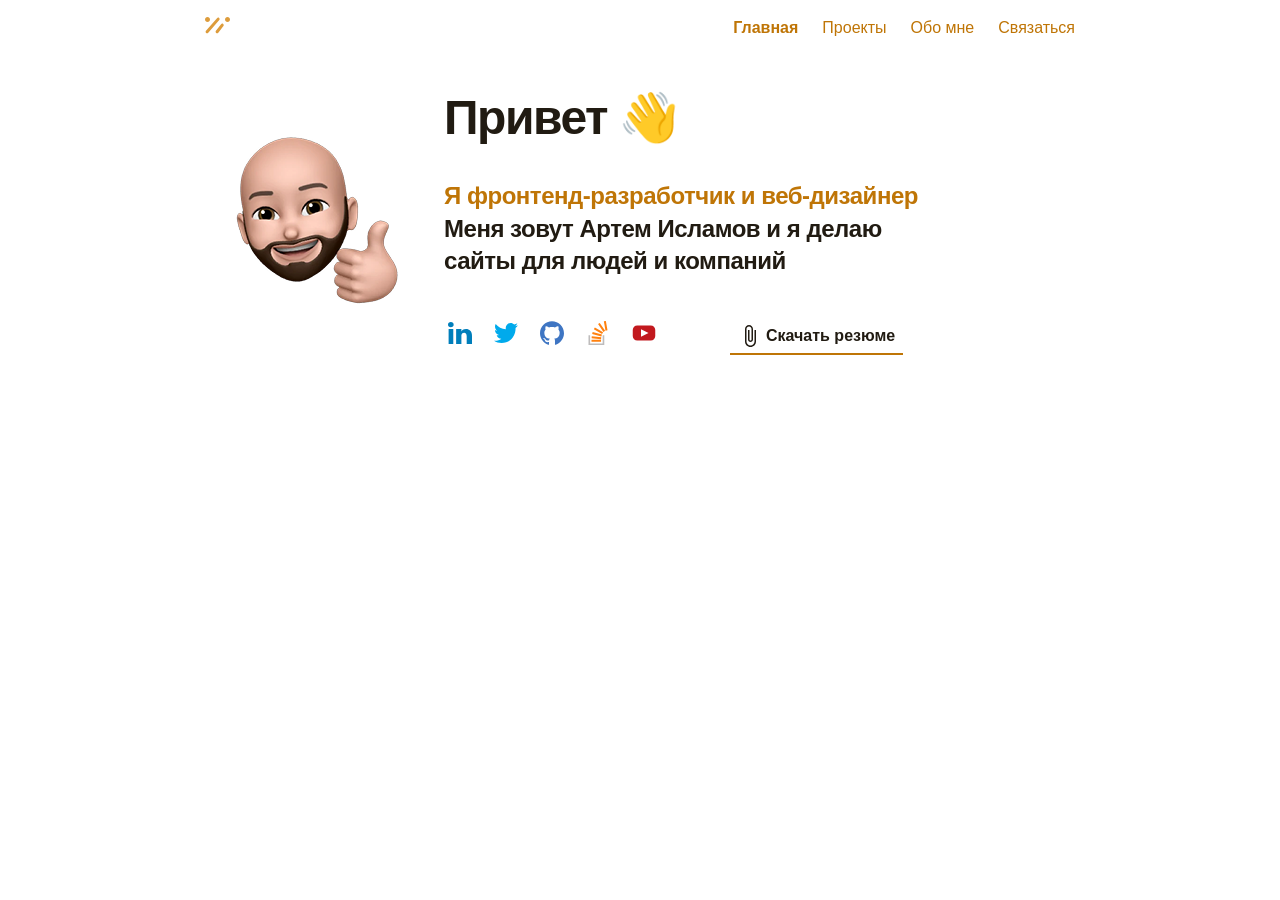
==== index.html @ bb1659a6 "+" ====
<!DOCTYPE html>
<html lang="ru">

<head>
  <meta charset="UTF-8">
  <meta name="viewport" content="width=device-width, initial-scale=1.0">
  <link rel="icon" href="img/logo.svg" type="image/svg+xml">
  <title>wcc | заготовка</title>

  <link href="css/normalize.css" rel="stylesheet">
  <link href="css/style.css" rel="stylesheet">

  <!-- Подключаем BaseComponent глобально -->
  <script type="module" src="wcc/base/BaseComponent.js"></script>
  <!-- <script type="module" src="https://illicchpv.github.io/wcc-father/wcc/base/BaseComponent.js"></script> -->
  <!-- wcc/** -->
  <script data-wcc type="module" src="wcc/WccNavLink/WccNavLink.js"></script>
  <script data-wcc type="module" src="wcc/WccNavBar/WccNavBar.js"></script>
  <script data-wcc type="module" src="wcc/WccButton/WccButton.js"></script>
  <script data-wcc type="module" src="wcc/WccMain/WccMain.js"></script>
  <script data-wcc type="module" src="wcc/WccSocial/WccSocial.js"></script>

  <!--  -->
  <script type="module" src="js/main.js"></script>

  <link href="css/media.css" rel="stylesheet">
</head>

<body>

  <wcc-nav-bar></wcc-nav-bar>
  <wcc-main></wcc-main>

</body>

</html>
---- css/style.css ----
:root {
	--brand-900: #bf7506;
	--brand-500: #dd9c3c;
	--brand-100: #f4debe;
	--neutral-900: #211b12;
	--neutral-500: #83807c;
	--neutral-100: #e0dedc;
}

:root {
  --font-family: sans-serif;
  --container-w: 870px;
  --container-x-padding: 10px;
}

:root {
  --font-family: sans-serif;
  --second-family: sans-serif;
}

html {
  scroll-behavior: smooth;
}
body {
  font-family: var(--font-family);
}
li {
  list-style: none;
}
a {
  text-decoration: none;
  color: inherit;
}

.container {
  max-width: calc(var(--container-w) + 2 * var(--container-x-padding));
  padding-inline: var(--container-x-padding);
  width: 100%;
  margin-inline: auto;
}
---- css/media.css ----
@media (max-width: 640px) {
}
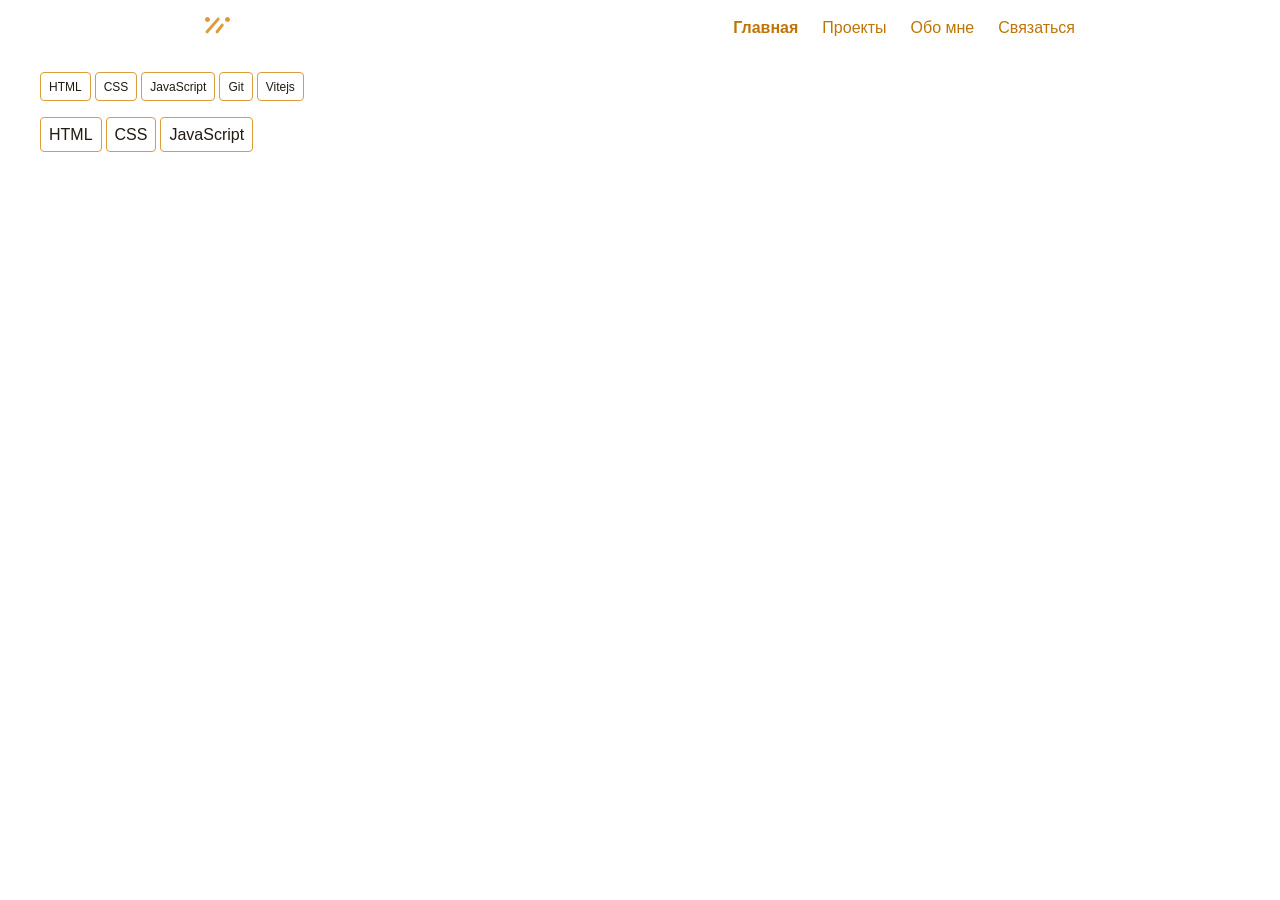
==== commit 92470533: "STORY-4" ====
--- a/index.html
+++ b/index.html
@@ -19,6 +19,7 @@
   <script data-wcc type="module" src="wcc/WccButton/WccButton.js"></script>
   <script data-wcc type="module" src="wcc/WccMain/WccMain.js"></script>
   <script data-wcc type="module" src="wcc/WccSocial/WccSocial.js"></script>
+  <script data-wcc type="module" src="wcc/WccSkills/WccSkills.js"></script>
 
   <!--  -->
   <script type="module" src="js/main.js"></script>
@@ -29,8 +30,12 @@
 <body>
 
   <wcc-nav-bar></wcc-nav-bar>
-  <wcc-main></wcc-main>
+  <!-- <wcc-main></wcc-main> -->
+
+  <wcc-skills list="HTML,CSS,JavaScript,Git,Vitejs"></wcc-skills>
+  <wcc-skills large list="HTML,CSS,JavaScript"></wcc-skills>
 
 </body>
 
-</html>+</html>
+
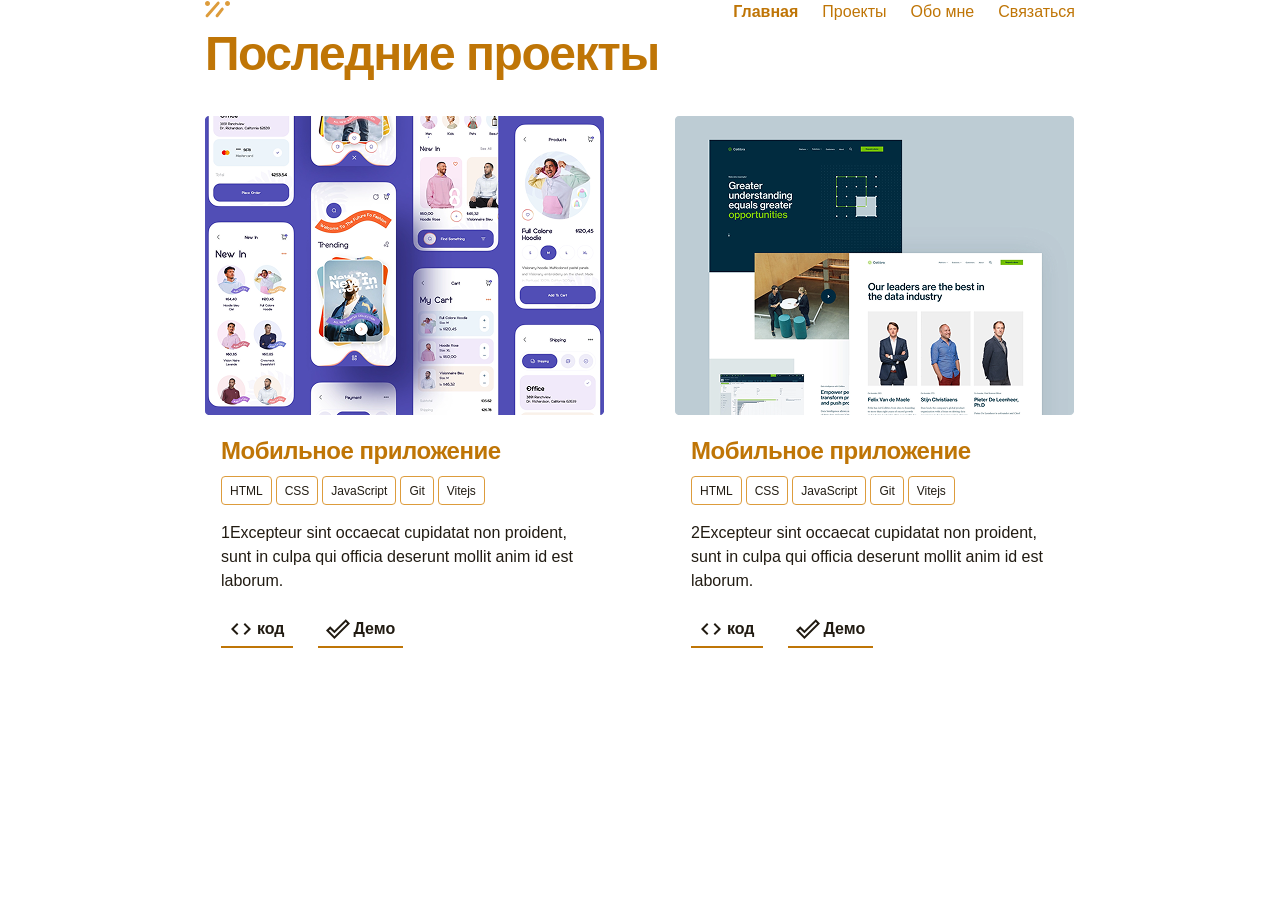
==== commit f67836f2: "STORY-5" ====
--- a/index.html
+++ b/index.html
@@ -20,6 +20,8 @@
   <script data-wcc type="module" src="wcc/WccMain/WccMain.js"></script>
   <script data-wcc type="module" src="wcc/WccSocial/WccSocial.js"></script>
   <script data-wcc type="module" src="wcc/WccSkills/WccSkills.js"></script>
+  <script data-wcc type="module" src="wcc/WccPortfolio/WccPortfolio.js"></script>
+  <script data-wcc type="module" src="wcc/WccCard/WccCard.js"></script>
 
   <!--  -->
   <script type="module" src="js/main.js"></script>
@@ -30,10 +32,13 @@
 <body>
 
   <wcc-nav-bar></wcc-nav-bar>
+
   <!-- <wcc-main></wcc-main> -->
+   
+   <wcc-portfolio></wcc-portfolio>
 
-  <wcc-skills list="HTML,CSS,JavaScript,Git,Vitejs"></wcc-skills>
-  <wcc-skills large list="HTML,CSS,JavaScript"></wcc-skills>
+  <!-- <wcc-skills list="HTML,CSS,JavaScript,Git,Vitejs"></wcc-skills> -->
+  <!-- <wcc-skills large list="HTML,CSS,JavaScript"></wcc-skills> -->
 
 </body>
 
--- a/css/style.css
+++ b/css/style.css
@@ -31,7 +31,9 @@
   text-decoration: none;
   color: inherit;
 }
-
+h1,h2,h3,h4,ul {
+  margin: 0;
+}
 .container {
   max-width: calc(var(--container-w) + 2 * var(--container-x-padding));
   padding-inline: var(--container-x-padding);
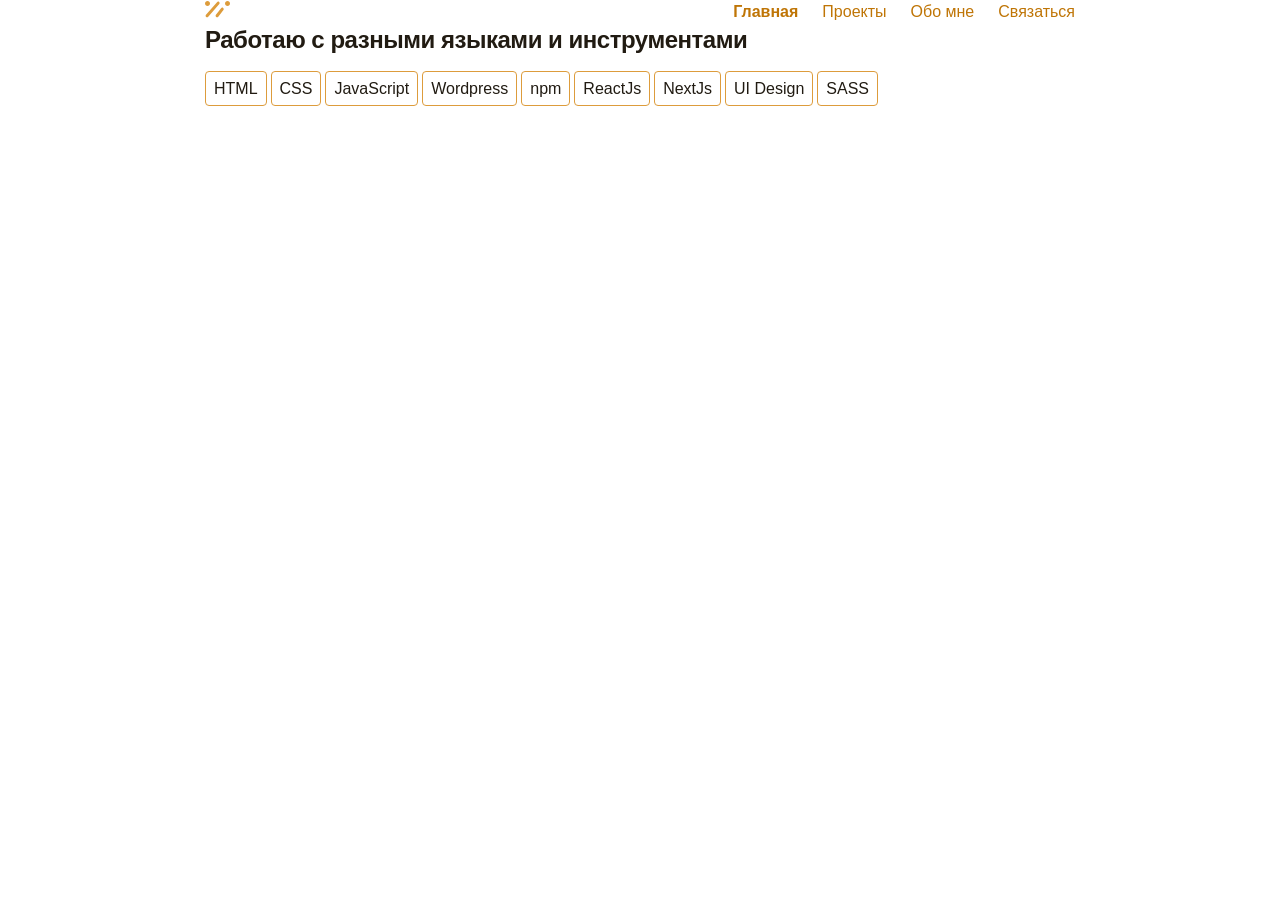
==== commit 10793027: "STORY-6" ====
--- a/index.html
+++ b/index.html
@@ -22,6 +22,7 @@
   <script data-wcc type="module" src="wcc/WccSkills/WccSkills.js"></script>
   <script data-wcc type="module" src="wcc/WccPortfolio/WccPortfolio.js"></script>
   <script data-wcc type="module" src="wcc/WccCard/WccCard.js"></script>
+  <script data-wcc type="module" src="wcc/WccMySkills/WccMySkills.js"></script>
 
   <!--  -->
   <script type="module" src="js/main.js"></script>
@@ -34,13 +35,14 @@
   <wcc-nav-bar></wcc-nav-bar>
 
   <!-- <wcc-main></wcc-main> -->
-   
-   <wcc-portfolio></wcc-portfolio>
+
+  <!-- <wcc-portfolio></wcc-portfolio> -->
+
+  <wcc-my-skills></wcc-my-skills>
 
   <!-- <wcc-skills list="HTML,CSS,JavaScript,Git,Vitejs"></wcc-skills> -->
   <!-- <wcc-skills large list="HTML,CSS,JavaScript"></wcc-skills> -->
 
 </body>
 
-</html>
-
+</html>
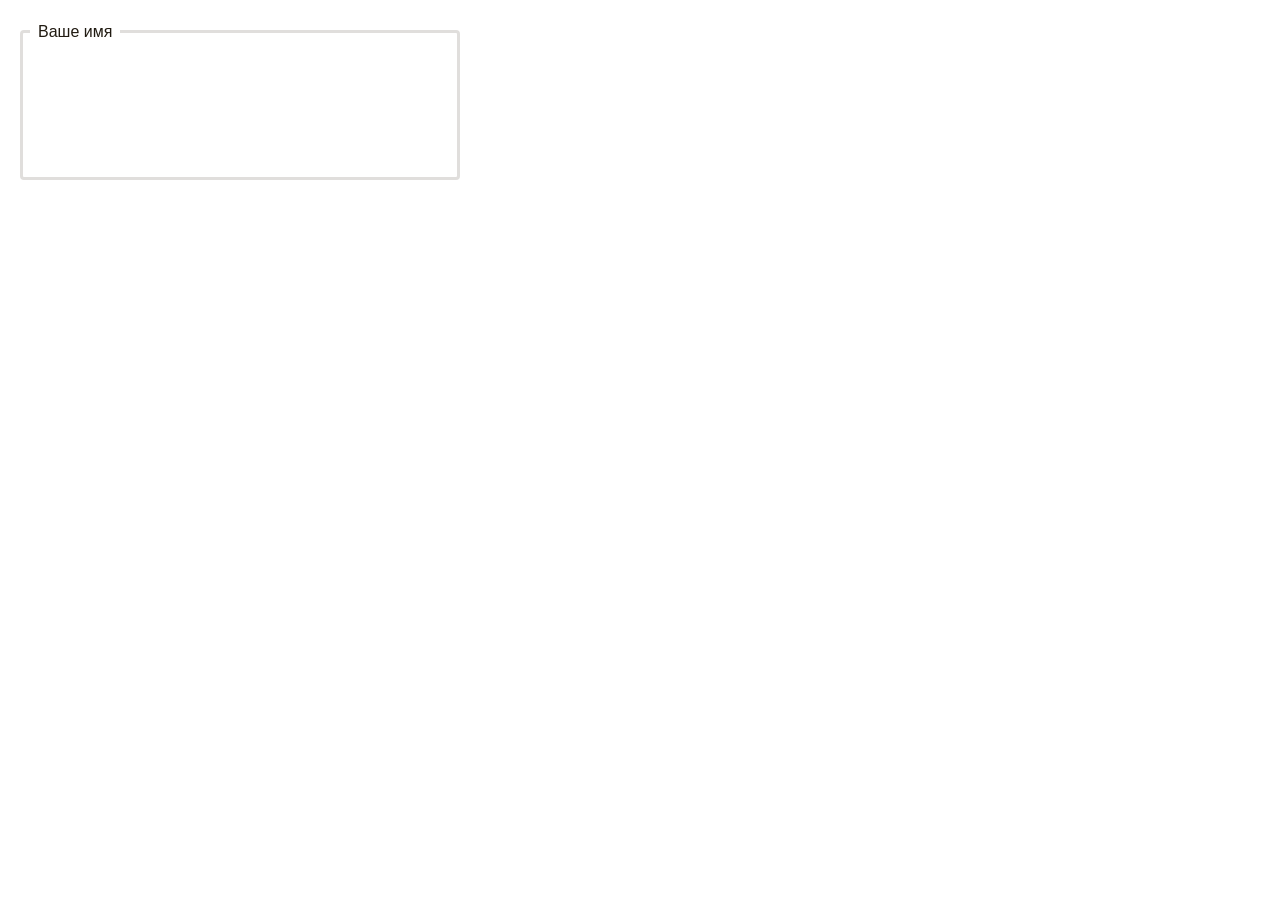
==== commit 699a48e7: "STORY-7" ====
--- a/index.html
+++ b/index.html
@@ -23,6 +23,9 @@
   <script data-wcc type="module" src="wcc/WccPortfolio/WccPortfolio.js"></script>
   <script data-wcc type="module" src="wcc/WccCard/WccCard.js"></script>
   <script data-wcc type="module" src="wcc/WccMySkills/WccMySkills.js"></script>
+  <script data-wcc type="module" src="wcc/WccDeveloper/WccDeveloper.js"></script>
+  <script data-wcc type="module" src="wcc/WccFooter/WccFooter.js"></script>
+  <script data-wcc type="module" src="wcc/WccInput/WccInput.js"></script>
 
   <!--  -->
   <script type="module" src="js/main.js"></script>
@@ -32,16 +35,22 @@
 
 <body>
 
-  <wcc-nav-bar></wcc-nav-bar>
+  <!-- <wcc-nav-bar></wcc-nav-bar> -->
 
   <!-- <wcc-main></wcc-main> -->
 
   <!-- <wcc-portfolio></wcc-portfolio> -->
 
-  <wcc-my-skills></wcc-my-skills>
+  <!-- <wcc-my-skills></wcc-my-skills> -->
 
-  <!-- <wcc-skills list="HTML,CSS,JavaScript,Git,Vitejs"></wcc-skills> -->
-  <!-- <wcc-skills large list="HTML,CSS,JavaScript"></wcc-skills> -->
+  <!-- <wcc-developer></wcc-developer> -->
+
+  <!-- <wcc-footer></wcc-footer> -->
+
+  <div style="padding: 20px;">
+
+    <wcc-input></wcc-input>
+  </div>
 
 </body>
 
--- a/css/style.css
+++ b/css/style.css
@@ -16,6 +16,8 @@
 :root {
   --font-family: sans-serif;
   --second-family: sans-serif;
+
+  --input-width: 440px;
 }
 
 html {
@@ -31,7 +33,7 @@
   text-decoration: none;
   color: inherit;
 }
-h1,h2,h3,h4,ul {
+h1,h2,h3,h4,ul,p {
   margin: 0;
 }
 .container {
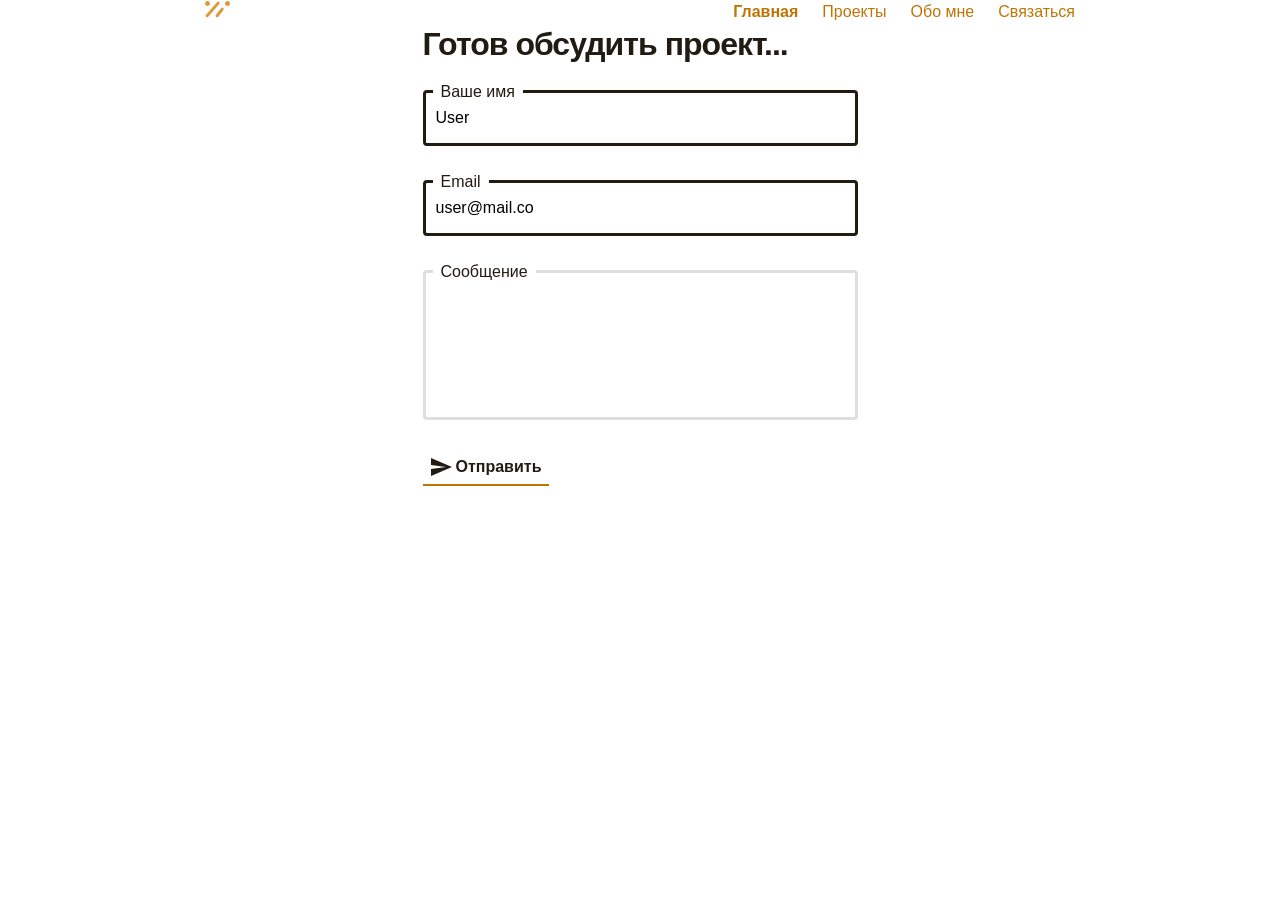
==== commit 9decaf1a: "++STORY-8 WccInput feedback" ====
--- a/index.html
+++ b/index.html
@@ -26,6 +26,7 @@
   <script data-wcc type="module" src="wcc/WccDeveloper/WccDeveloper.js"></script>
   <script data-wcc type="module" src="wcc/WccFooter/WccFooter.js"></script>
   <script data-wcc type="module" src="wcc/WccInput/WccInput.js"></script>
+  <script data-wcc type="module" src="wcc/WccFeedback/WccFeedback.js"></script>
 
   <!--  -->
   <script type="module" src="js/main.js"></script>
@@ -35,7 +36,7 @@
 
 <body>
 
-  <!-- <wcc-nav-bar></wcc-nav-bar> -->
+  <wcc-nav-bar></wcc-nav-bar>
 
   <!-- <wcc-main></wcc-main> -->
 
@@ -45,12 +46,15 @@
 
   <!-- <wcc-developer></wcc-developer> -->
 
+  <wcc-feedback id="feedback"></wcc-feedback>
+
   <!-- <wcc-footer></wcc-footer> -->
 
-  <div style="padding: 20px;">
-
-    <wcc-input></wcc-input>
-  </div>
+  <!-- <div style="padding: 20px; width: 600px; background-color: azure;">
+    <wcc-input type="text" label="Ваше имя" name="client_name" required></wcc-input>
+    <wcc-input id="email" type="email" label="Email" name="client_email" required></wcc-input>
+    <wcc-input type="textarea" label="Сообщение" name="client_message"></wcc-input>
+  </div> -->
 
 </body>
 
--- a/css/style.css
+++ b/css/style.css
@@ -11,13 +11,12 @@
   --font-family: sans-serif;
   --container-w: 870px;
   --container-x-padding: 10px;
+  --container-feedback: 435px;
 }
 
 :root {
   --font-family: sans-serif;
   --second-family: sans-serif;
-
-  --input-width: 440px;
 }
 
 html {
@@ -42,3 +41,9 @@
   width: 100%;
   margin-inline: auto;
 }
+.container-feedback {
+  max-width: calc(var(--container-feedback) + 2 * var(--container-x-padding));
+  padding-inline: var(--container-x-padding);
+  width: 100%;
+  margin-inline: auto;
+}
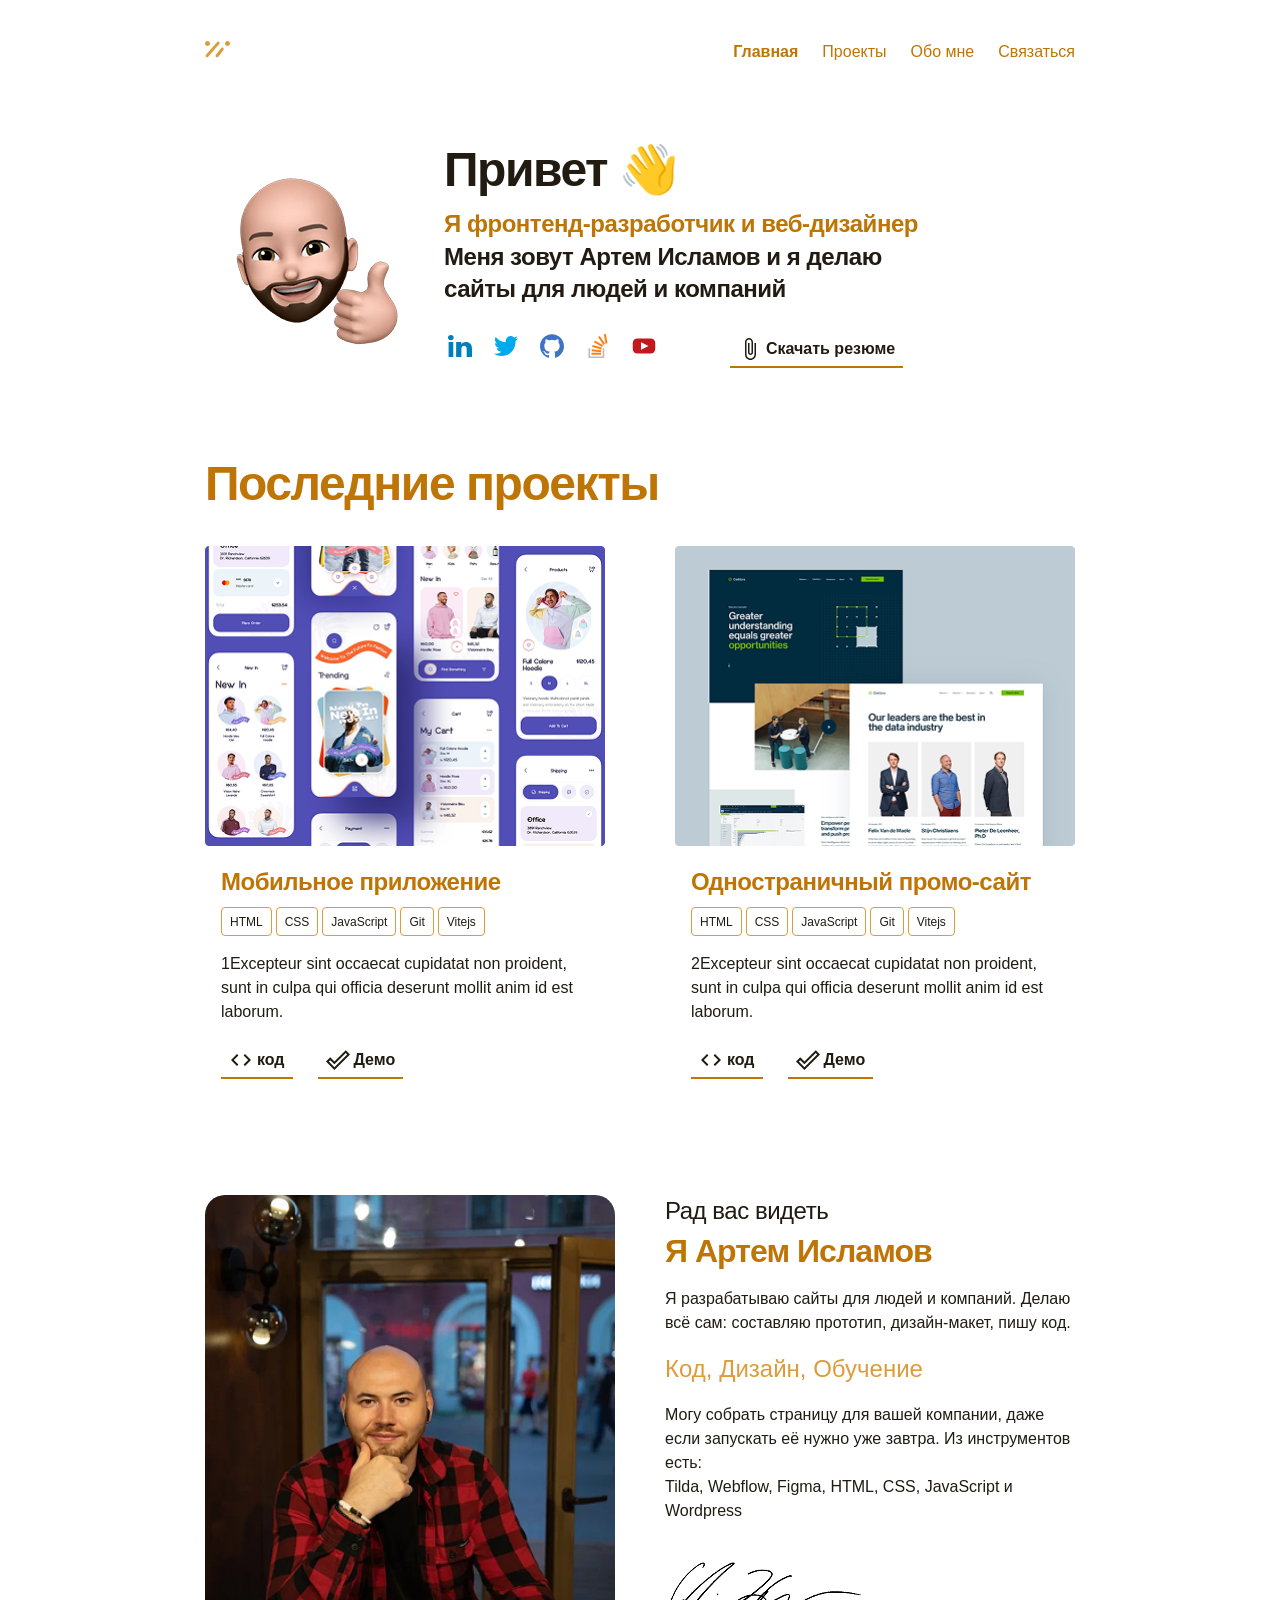
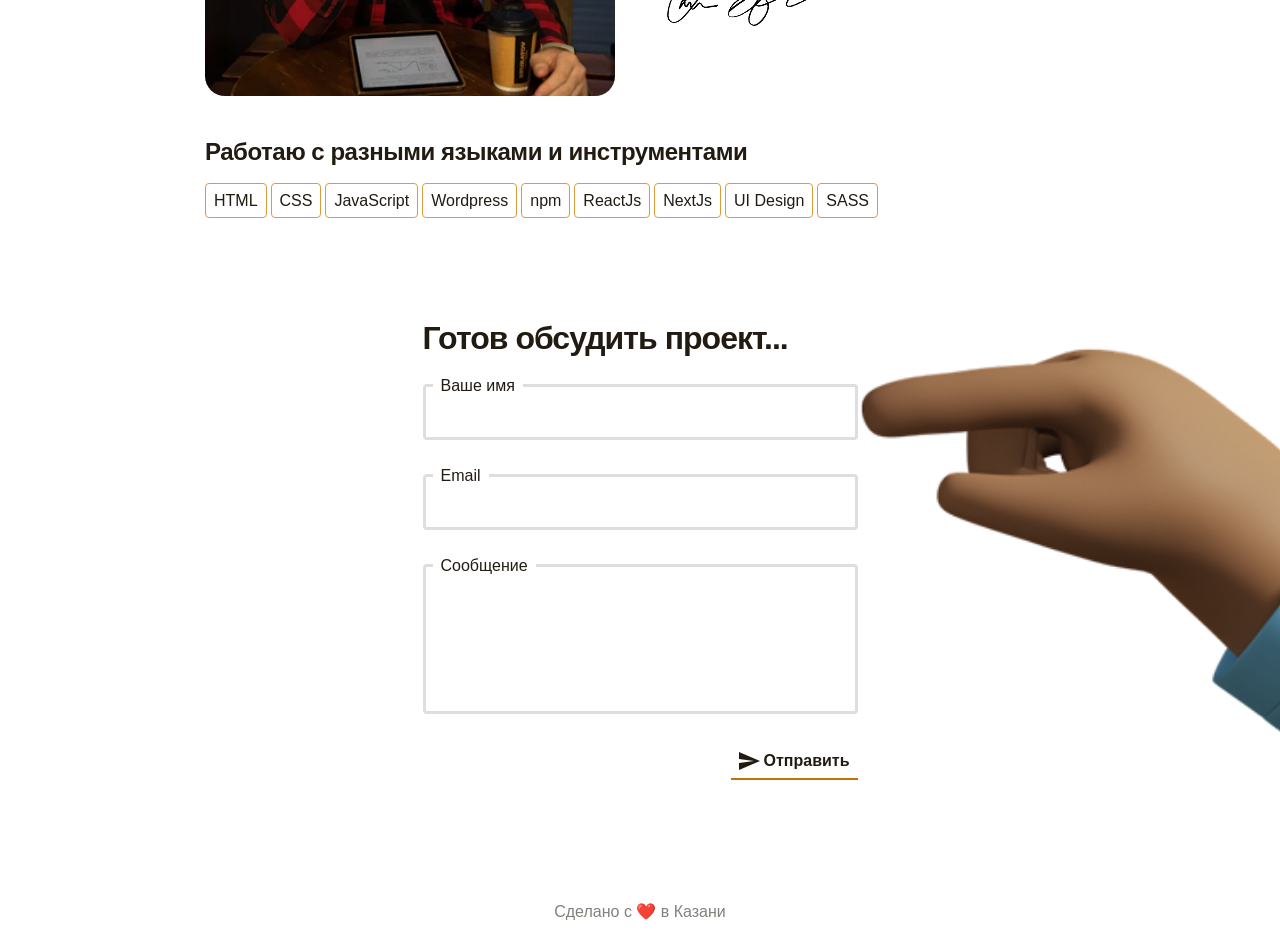
==== commit b75bbf19: "++STORY-9" ====
--- a/index.html
+++ b/index.html
@@ -27,6 +27,7 @@
   <script data-wcc type="module" src="wcc/WccFooter/WccFooter.js"></script>
   <script data-wcc type="module" src="wcc/WccInput/WccInput.js"></script>
   <script data-wcc type="module" src="wcc/WccFeedback/WccFeedback.js"></script>
+  <script data-wcc type="module" src="wcc/WccDecor/WccDecor.js"></script>
 
   <!--  -->
   <script type="module" src="js/main.js"></script>
@@ -38,23 +39,19 @@
 
   <wcc-nav-bar></wcc-nav-bar>
 
-  <!-- <wcc-main></wcc-main> -->
+  <wcc-main id="home"></wcc-main>
 
-  <!-- <wcc-portfolio></wcc-portfolio> -->
+  <wcc-portfolio id="project"></wcc-portfolio>
 
-  <!-- <wcc-my-skills></wcc-my-skills> -->
+  <wcc-developer id="about"></wcc-developer>
 
-  <!-- <wcc-developer></wcc-developer> -->
+  <wcc-my-skills></wcc-my-skills>
 
-  <wcc-feedback id="feedback"></wcc-feedback>
+  <wcc-decor>
+    <wcc-feedback id="feedback"></wcc-feedback>
 
-  <!-- <wcc-footer></wcc-footer> -->
-
-  <!-- <div style="padding: 20px; width: 600px; background-color: azure;">
-    <wcc-input type="text" label="Ваше имя" name="client_name" required></wcc-input>
-    <wcc-input id="email" type="email" label="Email" name="client_email" required></wcc-input>
-    <wcc-input type="textarea" label="Сообщение" name="client_message"></wcc-input>
-  </div> -->
+    <wcc-footer></wcc-footer>
+  </wcc-decor>
 
 </body>
 
--- a/css/style.css
+++ b/css/style.css
@@ -24,6 +24,7 @@
 }
 body {
   font-family: var(--font-family);
+  margin-bottom: 20px;
 }
 li {
   list-style: none;
@@ -47,3 +48,34 @@
   width: 100%;
   margin-inline: auto;
 }
+
+/*  */
+
+wcc-nav-bar {
+  display: block;
+  margin-top: 40px;
+}
+wcc-main {
+  display: block;
+  margin-top: 70px;
+}
+wcc-portfolio {
+  display: block;
+  margin-top: 80px;
+}
+wcc-developer {
+  display: block;
+  margin-top: 100px;
+}
+wcc-my-skills {
+  display: block;
+  margin-top: 40px;
+}
+wcc-decor {
+  display: block;
+  margin-top: 100px;
+}
+wcc-footer {
+  display: block;
+  margin-top: 120px;
+}
--- a/css/media.css
+++ b/css/media.css
@@ -1,2 +1,26 @@
-@media (max-width: 640px) {
+@media (max-width: 640px) {}
+
+@media (max-width: 750px) {
+  .wccDecor__img {
+    display: none;
+  }
 }
+
+@media (max-width: 550px) {
+  .wccNavBar {
+    flex-direction: column;
+    align-items: flex-start;
+  }
+  .wccNavBar__links {
+    flex-direction: column;
+  }
+  .wccMain  {
+    flex-direction: column;
+  }
+  wcc-main {
+    margin-top: 10px;
+  }
+  .wccMain {
+    gap: 10px;
+  }
+}
